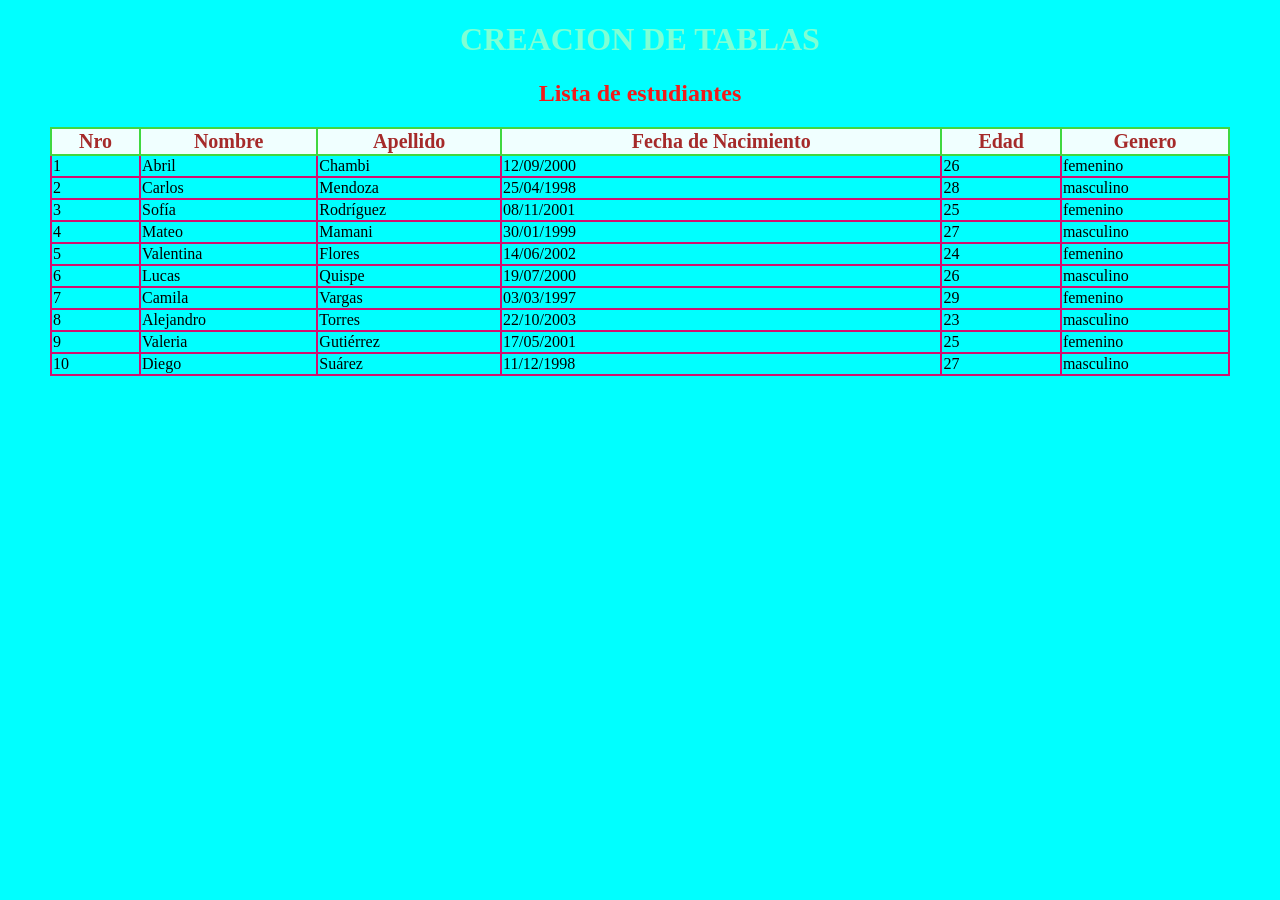
==== 11.clase150926/index.html @ 2d8a4c02 "subiendo tarea" ====
<!DOCTYPE html>
<html lang="en">
<head>
    <meta charset="UTF-8">
    <meta name="viewport" content="width=device-width, initial-scale=1.0">
    <title>Document</title>
    <link rel="stylesheet" href="../assets/css/miestilo11.css">
</head>
<body>
    <h1 class="titulo">CREACION DE TABLAS</h1>
    <H2 class="titulo1">Lista de estudiantes</H2>
    <table>
        </thead>
</tr>
<th>Nro</th>
<th>Nombre</th>
<th>Apellido</th>
<th>Fecha de Nacimiento</th>
<th>Edad</th>
<th>Genero</th>
</tr>
</thead>
<tbody id="datos">
    <tr>
       <td>1</td>
       <td>Abril</td>
       <td>Chambi</td>
       <td>12/09/2000</td>
       <td>26</td>
       <td>Femenino</td>
        </tr>
        </body>
        </table> 
        <script src="./script/ejemplo1.js"></script>  
</body>
</html>
---- assets/css/miestilo11.css ----
body{
background-color: aqua;
margin-left: 50px;
margin-right: 50px;
}
.titulo{
    text-align: center;
    color: aquamarine;
}
.titulo1{
    text-align: center;
    color: rgb(243, 26, 26);
}
table{
    width: 100%;
    border-collapse: collapse;
}
th{
    background-color: azure;
    border: 2px solid rgb(64, 216, 64);
    text-align: center;
    font-size: 20px;
    color: brown;
}
tr,td{
    border: 2px solid rgb(209, 15, 112);
}
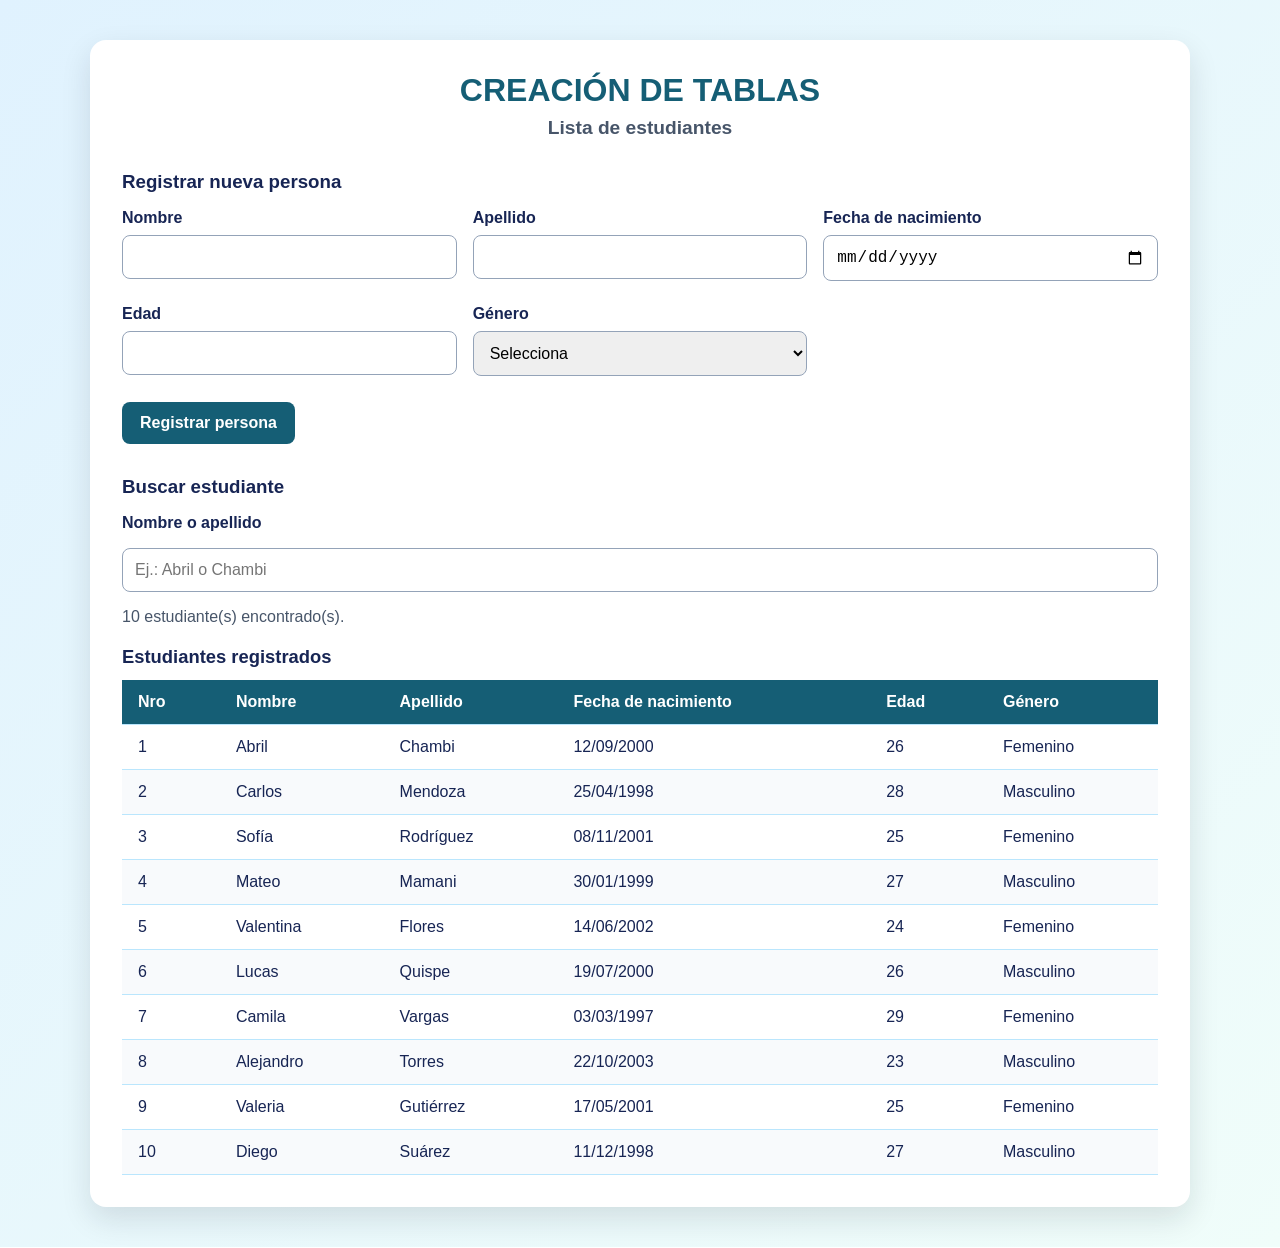
==== commit 6f835882: "subir tarea de clase" ====
--- a/11.clase150926/index.html
+++ b/11.clase150926/index.html
@@ -1,36 +1,65 @@
 <!DOCTYPE html>
-<html lang="en">
+<html lang="es">
 <head>
     <meta charset="UTF-8">
     <meta name="viewport" content="width=device-width, initial-scale=1.0">
-    <title>Document</title>
+    <title>Lista de estudiantes</title>
     <link rel="stylesheet" href="../assets/css/miestilo11.css">
 </head>
 <body>
-    <h1 class="titulo">CREACION DE TABLAS</h1>
-    <H2 class="titulo1">Lista de estudiantes</H2>
-    <table>
-        </thead>
-</tr>
-<th>Nro</th>
-<th>Nombre</th>
-<th>Apellido</th>
-<th>Fecha de Nacimiento</th>
-<th>Edad</th>
-<th>Genero</th>
-</tr>
-</thead>
-<tbody id="datos">
-    <tr>
-       <td>1</td>
-       <td>Abril</td>
-       <td>Chambi</td>
-       <td>12/09/2000</td>
-       <td>26</td>
-       <td>Femenino</td>
-        </tr>
-        </body>
-        </table> 
-        <script src="./script/ejemplo1.js"></script>  
+    <main class="contenedor">
+        <header>
+            <h1 class="titulo">CREACIÓN DE TABLAS</h1>
+            <h2 class="titulo1">Lista de estudiantes</h2>
+        </header>
+
+        <section class="registro" aria-labelledby="titulo-registro">
+            <h3 id="titulo-registro">Registrar nueva persona</h3>
+            <form id="formulario-persona">
+                <div class="campos-formulario">
+                    <label>Nombre<input type="text" id="nombre" required></label>
+                    <label>Apellido<input type="text" id="apellido" required></label>
+                    <label>Fecha de nacimiento<input type="date" id="fecNac" required></label>
+                    <label>Edad<input type="number" id="edad" min="1" max="120" required></label>
+                    <label>Género
+                        <select id="genero" required>
+                            <option value="">Selecciona</option>
+                            <option>Femenino</option>
+                            <option>Masculino</option>
+                            <option>Otro</option>
+                        </select>
+                    </label>
+                </div>
+                <button type="submit">Registrar persona</button>
+            </form>
+            <p id="mensaje" aria-live="polite"></p>
+        </section>
+
+        <section class="buscador" aria-labelledby="titulo-buscador">
+            <h3 id="titulo-buscador">Buscar estudiante</h3>
+            <label for="buscar">Nombre o apellido</label>
+            <input type="search" id="buscar" placeholder="Ej.: Abril o Chambi" autocomplete="off">
+            <p id="resultado" aria-live="polite"></p>
+        </section>
+
+        <section class="tabla-contenedor" aria-label="Tabla de estudiantes">
+            <table>
+                <caption>Estudiantes registrados</caption>
+                <thead>
+                    <tr>
+                        <th scope="col">Nro</th>
+                        <th scope="col">Nombre</th>
+                        <th scope="col">Apellido</th>
+                        <th scope="col">Fecha de nacimiento</th>
+                        <th scope="col">Edad</th>
+                        <th scope="col">Género</th>
+                    </tr>
+                </thead>
+                <tbody id="datos"></tbody>
+            </table>
+        </section>
+    </main>
+
+    <script src="./script/ejemplo1.js"></script>
 </body>
-</html>+</html>
--- a/assets/css/miestilo11.css
+++ b/assets/css/miestilo11.css
@@ -1,27 +1,25 @@
-body{
-background-color: aqua;
-margin-left: 50px;
-margin-right: 50px;
-}
-.titulo{
-    text-align: center;
-    color: aquamarine;
-}
-.titulo1{
-    text-align: center;
-    color: rgb(243, 26, 26);
-}
-table{
-    width: 100%;
-    border-collapse: collapse;
-}
-th{
-    background-color: azure;
-    border: 2px solid rgb(64, 216, 64);
-    text-align: center;
-    font-size: 20px;
-    color: brown;
-}
-tr,td{
-    border: 2px solid rgb(209, 15, 112);
-}+:root { --azul: #155e75; --borde: #bae6fd; --texto: #172554; }
+* { box-sizing: border-box; }
+body { margin: 0; min-height: 100vh; background: linear-gradient(135deg, #e0f2fe, #f0fdfa); color: var(--texto); font-family: Arial, sans-serif; }
+.contenedor { width: min(1100px, calc(100% - 32px)); margin: 40px auto; padding: 32px; background: #fff; border-radius: 16px; box-shadow: 0 12px 30px rgb(15 23 42 / 12%); }
+.titulo, .titulo1 { margin: 0; text-align: center; }
+.titulo { color: var(--azul); }
+.titulo1 { margin-top: 8px; color: #475569; font-size: 1.2rem; }
+.registro, .buscador { margin: 32px 0 20px; }
+.registro h3, .buscador h3 { margin-bottom: 16px; }
+.campos-formulario { display: grid; grid-template-columns: repeat(3, minmax(0, 1fr)); gap: 16px; }
+label { display: block; margin-bottom: 8px; font-weight: bold; }
+input, select { width: 100%; margin-top: 8px; padding: 12px; border: 1px solid #94a3b8; border-radius: 8px; font-size: 1rem; }
+input:focus, select:focus { outline: 3px solid #7dd3fc; border-color: var(--azul); }
+button { margin-top: 18px; padding: 12px 18px; border: 0; border-radius: 8px; background: var(--azul); color: #fff; font-size: 1rem; font-weight: bold; cursor: pointer; }
+button:hover { background: #0e7490; }
+#mensaje { color: #047857; font-weight: bold; }
+#resultado { color: #475569; }
+.tabla-contenedor { overflow-x: auto; }
+table { width: 100%; min-width: 720px; border-collapse: collapse; }
+caption { padding-bottom: 12px; text-align: left; font-size: 1.15rem; font-weight: bold; }
+th, td { padding: 13px 16px; border-bottom: 1px solid var(--borde); text-align: left; }
+th { background: var(--azul); color: #fff; }
+tbody tr:nth-child(even) { background: #f8fafc; }
+tbody tr:hover { background: #e0f2fe; }
+@media (max-width: 700px) { .contenedor { width: calc(100% - 20px); margin: 10px auto; padding: 20px; } .campos-formulario { grid-template-columns: 1fr; } }
